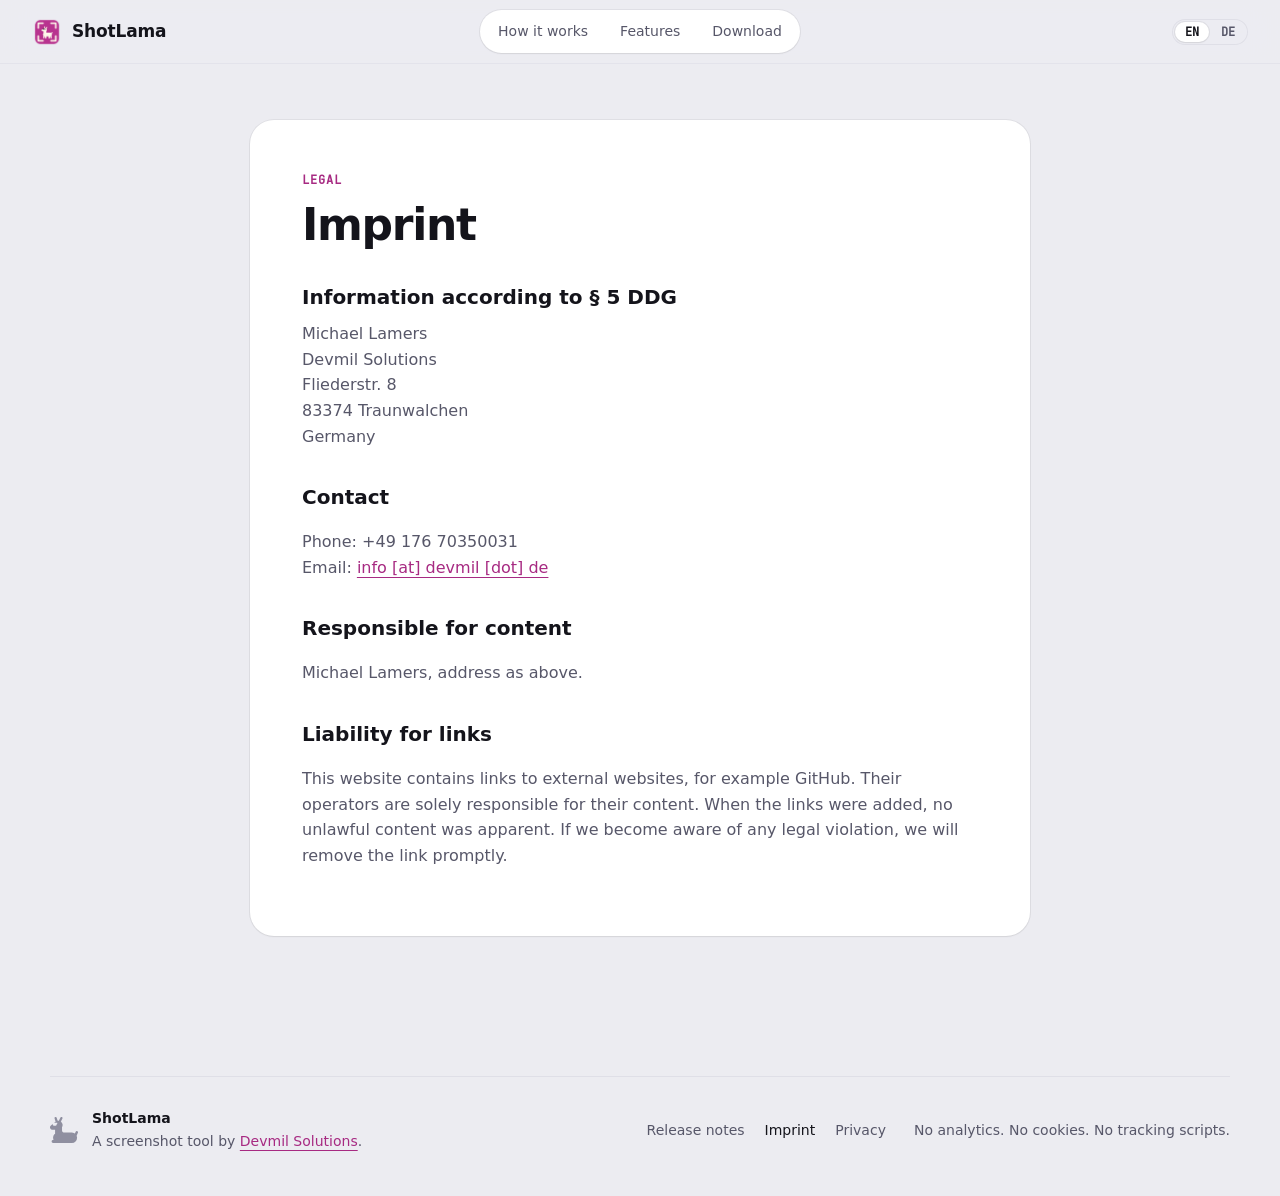
==== webfront/imprint.html @ a9557134 "Sync website from Forgejo Mirrored from 488c309d28b73e4e85cda2ac7880c870fe435e04." ====
<!doctype html>
<html lang="en" data-page-language="en">
<head>
  <meta charset="utf-8">
  <meta name="viewport" content="width=device-width, initial-scale=1">
  <title>Imprint · ShotLama</title>
  <meta name="description" content="Imprint of the ShotLama website: Devmil Solutions, Michael Lamers.">
  <link rel="canonical" href="https://devmil.de/shotlama/imprint.html">
  <link rel="alternate" hreflang="en" href="https://devmil.de/shotlama/imprint.html">
  <link rel="alternate" hreflang="de" href="https://devmil.de/shotlama/de/imprint.html">
  <meta name="theme-color" content="#ECECF1" media="(prefers-color-scheme: light)">
  <meta name="theme-color" content="#0F0F14" media="(prefers-color-scheme: dark)">
  <link rel="icon" href="assets/brand/icon-32.png" sizes="32x32">
  <link rel="stylesheet" href="style.css">
  <script src="language.js" defer></script>
</head>
<body>
  <a class="skip-link" href="#main">Skip to content</a>
  <header class="site-header">
    <a href="index.html" class="brand" aria-label="ShotLama home"><img src="assets/brand/icon-64.png" width="30" height="30" alt="">ShotLama</a>
    <nav class="nav" aria-label="Primary">
      <a href="index.html#flow">How it works</a>
      <a href="index.html#features">Features</a>
      <a href="index.html#download">Download</a>
    </nav>
    <div class="header-end">
      <nav class="lang-switch" aria-label="Language">
        <a href="imprint.html" data-language="en" lang="en" hreflang="en" aria-current="page">EN</a>
        <a href="de/imprint.html" data-language="de" lang="de" hreflang="de">DE</a>
      </nav>
    </div>
  </header>
  <main id="main" class="page">
    <article class="island legal">
      <p class="eyebrow">Legal</p>
      <h1>Imprint</h1>
      <h2>Information according to § 5 DDG</h2>
      <address>Michael Lamers<br>Devmil Solutions<br>Fliederstr. 8<br>83374 Traunwalchen<br>Germany</address>
      <h2>Contact</h2>
      <p>Phone: +49 176 70350031<br>Email: <span class="contact-email" data-user="info" data-domain="devmil" data-tld="de">info [at] devmil [dot] de</span></p>
      <h2>Responsible for content</h2>
      <p>Michael Lamers, address as above.</p>
      <h2>Liability for links</h2>
      <p>This website contains links to external websites, for example GitHub. Their operators are solely responsible for their content. When the links were added, no unlawful content was apparent. If we become aware of any legal violation, we will remove the link promptly.</p>
    </article>
  </main>
  <footer class="site-footer">
    <div class="footer-brand"><span class="signature" role="img" aria-label="The Lama signature"></span><div><strong>ShotLama</strong><p>A screenshot tool by <a href="https://devmil.de/">Devmil Solutions</a>.</p></div></div>
    <nav aria-label="Footer"><a href="releases.html">Release notes</a><a href="imprint.html" aria-current="page">Imprint</a><a href="privacy.html">Privacy</a></nav>
    <p>No analytics. No cookies. No tracking scripts.</p>
  </footer>
</body>
</html>
---- webfront/style.css ----
/* ShotLama website. Two materials, as in the app: veil (graphite glass,
   always dark) for everything that sits over a screen, and Meridian islands
   on a graphite ground for the rest. One magenta accent marks intent; the ivory
   crop corners come from the app icon. Colours are the ShotLama brand of
   meridian_ui and docs/design-system/tokens. The ivory Lama only sits on the
   brand ground (stage, privacy island, download island). */

@font-face {
  font-family: "JetBrains Mono";
  src: url("assets/fonts/JetBrainsMono-Regular.woff2") format("woff2");
  font-weight: 400; font-style: normal; font-display: swap;
}
@font-face {
  font-family: "Caveat";
  src: url("assets/fonts/Caveat-Latin.woff2") format("woff2");
  font-weight: 400 700; font-style: normal; font-display: swap;
}

:root {
  color-scheme: light dark;
  --ground: #ECECF1;
  --ground-hover: #E1E1E8;
  --pane: #FFFFFF;
  --pane-alt: #F7F7FA;
  --pane-hover: #F0F0F5;
  --raised: #FFFFFF;
  --canvas: #E2E2E9;
  --ink: #14141B;
  --ink-muted: #575769;
  --ink-faint: #8F8FA0;
  --line: #DFDFE7;
  --line-strong: #C9C9D4;
  --accent: #B8338F;
  --accent-hover: #A02B7C;
  --on-accent: #FFFFFF;
  --accent-soft: #FBE4F0;
  --accent-ink: #A72A82;
  --focus: #B8338F;
  --success: #1F7A45;
  --brand: #4D253F;
  --brand-deep: #180A13;
  --brand-ink: #F4F4F8;
  --brand-muted: #E3C3D6;
  --brand-accent: #E977BB;
  --brand-accent-ink: #EFA7D2;
  --brand-line: rgba(244, 244, 248, 0.14);
  --prop: #FFF8EB;
  --veil-fill: rgba(22, 22, 30, 0.84);
  --veil-fill-opaque: #1C1C24;
  --veil-edge: rgba(255, 255, 255, 0.12);
  --veil-edge-outer: rgba(0, 0, 0, 0.35);
  --veil-hover: rgba(255, 255, 255, 0.10);
  --veil-selected: rgba(255, 255, 255, 0.18);
  --veil-ink: #F4F4F8;
  --veil-ink-muted: rgba(244, 244, 248, 0.84);
  --veil-shadow: 0 0 0 1px rgba(0, 0, 0, 0.35), 0 18px 48px -12px rgba(0, 0, 0, 0.55);
  --shadow-pane: 0 0 0 1px rgba(20, 20, 27, 0.06), 0 1px 2px rgba(20, 20, 27, 0.05);
  --shadow-float: 0 0 0 1px rgba(20, 20, 27, 0.08), 0 20px 48px -16px rgba(20, 20, 27, 0.30);
  --radius-xs: 4px;
  --radius-sm: 6px;
  --radius-md: 9px;
  --radius-lg: 12px;
  --radius-xl: 18px;
  --radius-pill: 999px;
  --font-sans: -apple-system, BlinkMacSystemFont, "SF Pro Text", "Segoe UI Variable Text", "Segoe UI", Cantarell, "Noto Sans", system-ui, sans-serif;
  --font-display: -apple-system, BlinkMacSystemFont, "SF Pro Display", "Segoe UI Variable Display", "Segoe UI", Cantarell, "Noto Sans", system-ui, sans-serif;
  --font-mono: "JetBrains Mono", ui-monospace, "SF Mono", Menlo, Consolas, monospace;
  --max: 1180px;
  --gutter: 32px;
  --header: 64px;
  --ease: cubic-bezier(0.2, 0, 0, 1);
  --spring: cubic-bezier(0.34, 1.36, 0.64, 1);
}

@media (prefers-color-scheme: dark) {
  :root {
    --ground: #0F0F14;
    --ground-hover: #1A1A22;
    --pane: #17171E;
    --pane-alt: #131319;
    --pane-hover: #212129;
    --raised: #1F1F28;
    --canvas: #09090D;
    --ink: #EDEDF3;
    --ink-muted: #A3A3B4;
    --ink-faint: #666679;
    --line: #262630;
    --line-strong: #34343F;
    --accent: #E977BB;
    --accent-hover: #EC8BC5;
    --on-accent: #180A13;
    --accent-soft: #412235;
    --accent-ink: #EFA7D2;
    --focus: #EFA7D2;
    --success: #5CD08A;
    --brand: #562D47;
    --shadow-pane: 0 0 0 1px rgba(255, 255, 255, 0.05), 0 1px 2px rgba(0, 0, 0, 0.4);
    --shadow-float: 0 0 0 1px rgba(255, 255, 255, 0.07), 0 20px 48px -16px rgba(0, 0, 0, 0.75);
  }
}

* { box-sizing: border-box; }
[hidden] { display: none !important; }
html { scroll-behavior: smooth; scroll-padding-top: calc(var(--header) + 16px); }
body {
  margin: 0;
  background: var(--ground);
  color: var(--ink);
  font: 16px/1.6 var(--font-sans);
  -webkit-font-smoothing: antialiased;
  overflow-x: clip;
}
img { max-width: 100%; }
p { color: var(--ink-muted); }
a { color: var(--accent-ink); text-underline-offset: 4px; }
a:hover { text-decoration-thickness: 2px; }
button { font: inherit; color: inherit; }
h1, h2, h3 { font-family: var(--font-display); color: var(--ink); }
a:focus-visible, button:focus-visible, summary:focus-visible, input:focus-visible, [tabindex]:focus-visible {
  outline: 2px solid var(--focus);
  outline-offset: 2px;
}
code, .mono, pre, kbd { font-family: var(--font-mono); font-variant-numeric: tabular-nums; font-variant-ligatures: none; }
.visually-hidden {
  position: absolute !important; width: 1px; height: 1px; overflow: hidden;
  clip: rect(0 0 0 0); clip-path: inset(50%); white-space: nowrap;
}
.skip-link {
  position: absolute; left: 16px; top: -48px; z-index: 100;
  padding: 8px 14px; border-radius: var(--radius-md);
  background: var(--accent); color: var(--on-accent); text-decoration: none;
}
.skip-link:focus { top: 12px; }

/* Icons are Lucide SVGs painted as masks, so they take currentColor. */
.icon {
  display: inline-block; flex: none; width: 1.15em; height: 1.15em;
  background: currentColor;
  -webkit-mask: var(--icon) center / contain no-repeat;
  mask: var(--icon) center / contain no-repeat;
}

.wrap { width: min(100% - 2 * var(--gutter), var(--max)); margin-inline: auto; }
.eyebrow {
  margin: 0 0 12px; color: var(--accent-ink);
  font: 600 12px/1.4 var(--font-mono); letter-spacing: 0.08em; text-transform: uppercase;
}

/* Buttons */
.button {
  display: inline-flex; align-items: center; justify-content: center; gap: 9px;
  min-height: 44px; padding: 0 20px; border: 0; border-radius: var(--radius-pill);
  font-weight: 600; font-size: 15px; text-decoration: none; cursor: pointer;
  transition: background-color 160ms var(--ease), transform 160ms var(--ease), box-shadow 160ms var(--ease);
}
.button:active { transform: translateY(1px) scale(0.99); }
.button.primary { background: var(--brand-accent); color: var(--brand-deep); box-shadow: 0 10px 30px -10px rgba(233, 119, 187, 0.7); }
.button.primary:hover { background: #EC8BC5; }
.button.ghost { color: var(--brand-ink); box-shadow: inset 0 0 0 1px var(--brand-line); }
.button.ghost:hover { background: rgba(255, 255, 255, 0.07); }
.button.veil {
  background: var(--veil-fill); color: var(--veil-ink);
  box-shadow: inset 0 0 0 1px var(--veil-edge), 0 0 0 1px var(--veil-edge-outer);
  -webkit-backdrop-filter: blur(14px) saturate(1.4); backdrop-filter: blur(14px) saturate(1.4);
}
.button.veil:hover { background: rgba(40, 40, 52, 0.9); }
.button.small { min-height: 34px; padding: 0 14px; font-size: 13px; gap: 7px; }

/* Header */
.site-header {
  position: sticky; top: 0; z-index: 40;
  display: grid; grid-template-columns: 1fr auto 1fr; align-items: center; gap: 16px;
  height: var(--header); padding: 0 max(var(--gutter), calc((100% - 1320px) / 2));
  background: color-mix(in srgb, var(--ground) 78%, transparent);
  -webkit-backdrop-filter: blur(18px) saturate(1.5); backdrop-filter: blur(18px) saturate(1.5);
  border-bottom: 1px solid color-mix(in srgb, var(--line) 70%, transparent);
}
.brand { display: inline-flex; align-items: center; gap: 10px; color: var(--ink); font-weight: 700; font-size: 17px; text-decoration: none; letter-spacing: -0.01em; }
.brand img { border-radius: 8px; }
.nav { display: flex; gap: 4px; padding: 4px; border-radius: var(--radius-pill); background: var(--pane); box-shadow: var(--shadow-pane); }
.nav a { padding: 6px 14px; border-radius: var(--radius-pill); color: var(--ink-muted); font-size: 14px; font-weight: 500; text-decoration: none; }
.nav a:hover { color: var(--ink); background: var(--pane-hover); }
.header-end { grid-column: -2; justify-self: end; display: flex; align-items: center; gap: 10px; min-width: 0; }
.header-release {
  display: inline-flex; align-items: center; gap: 8px;
  padding: 6px 12px; border-radius: var(--radius-pill);
  color: var(--ink-muted); font: 500 12.5px/1 var(--font-mono); text-decoration: none;
  box-shadow: inset 0 0 0 1px var(--line);
}
/* The language switch: buttons on pages that translate in place, links
   to the counterpart on the legal pages. Buttons need JavaScript. */
.lang-switch { display: inline-flex; flex: none; gap: 2px; padding: 3px; border-radius: var(--radius-pill); box-shadow: inset 0 0 0 1px var(--line); }
html:not(.js) .lang-switch:has(button) { display: none; }
.lang-switch a, .lang-switch button {
  min-width: 34px; padding: 4px 8px; border: 0; border-radius: var(--radius-pill);
  background: none; color: var(--ink-muted); font: 600 12px/1 var(--font-mono); letter-spacing: 0.04em;
  text-align: center; text-decoration: none; cursor: pointer;
}
.lang-switch a:hover, .lang-switch button:hover { color: var(--ink); background: var(--pane-hover); }
.lang-switch [aria-pressed="true"], .lang-switch [aria-current] { color: var(--ink); background: var(--pane); box-shadow: var(--shadow-pane); }
.pulse { width: 7px; height: 7px; border-radius: 50%; background: var(--accent); box-shadow: 0 0 0 0 rgba(184, 51, 143, 0.5); animation: pulse 2.4s var(--ease) infinite; }
@keyframes pulse { 70% { box-shadow: 0 0 0 7px rgba(184, 51, 143, 0); } 100% { box-shadow: 0 0 0 0 rgba(184, 51, 143, 0); } }

/* Hero stage: the brand ground, lit like the feature graphic. */
.hero { padding: 20px max(16px, calc((100% - 1320px) / 2)) 0; }
.stage {
  position: relative; overflow: hidden; isolation: isolate;
  min-height: min(720px, calc(100svh - var(--header) - 40px));
  border-radius: 28px;
  background: var(--brand-deep);
  color: var(--brand-ink);
  touch-action: pan-y;
  box-shadow: 0 30px 80px -40px rgba(24, 10, 19, 0.8);
}
.stage.is-capturing { cursor: crosshair; user-select: none; -webkit-user-select: none; }
.stage-content {
  position: absolute; inset: 0;
  display: grid; grid-template-columns: minmax(0, 1.05fr) minmax(0, 1fr); align-items: center; gap: 24px;
  padding: 72px clamp(28px, 6vw, 88px) 104px;
  background:
    radial-gradient(ellipse 60% 70% at 72% 42%, rgba(233, 119, 187, 0.42), transparent 70%),
    radial-gradient(ellipse 45% 50% at 96% 108%, rgba(255, 248, 235, 0.20), transparent 70%),
    radial-gradient(ellipse 50% 60% at 0% 0%, rgba(184, 51, 143, 0.30), transparent 70%),
    linear-gradient(135deg, #5E2A4E 0%, var(--brand) 45%, var(--brand-deep) 100%);
}
.sky { position: absolute; inset: 0; pointer-events: none; }
.sky::before {
  content: ""; position: absolute; inset: 0;
  background-image: linear-gradient(rgba(239, 167, 210, 0.05) 1px, transparent 1px), linear-gradient(90deg, rgba(239, 167, 210, 0.05) 1px, transparent 1px);
  background-size: 48px 48px;
  -webkit-mask: radial-gradient(ellipse at 70% 45%, #000 20%, transparent 75%);
  mask: radial-gradient(ellipse at 70% 45%, #000 20%, transparent 75%);
}
.stars { position: absolute; inset: 0; width: 100%; height: 100%; }
.hero-copy { position: relative; max-width: 560px; }
.hero-copy .eyebrow { color: var(--brand-accent-ink); }
.hero h1 {
  margin: 0 0 22px; color: var(--brand-ink);
  font-size: clamp(40px, 5vw, 70px); line-height: 1.02; letter-spacing: -0.035em; font-weight: 700;
}
.hero h1 .accent {
  background: linear-gradient(100deg, var(--brand-accent-ink) 10%, var(--prop) 95%);
  -webkit-background-clip: text; background-clip: text; color: transparent;
}
.intro { max-width: 500px; margin: 0 0 30px; color: var(--brand-muted); font-size: clamp(16px, 1.4vw, 18.5px); line-height: 1.6; }
.actions { display: flex; flex-wrap: wrap; gap: 12px; margin-bottom: 28px; }
.hero-facts { display: flex; flex-wrap: wrap; gap: 8px; margin: 0; padding: 0; list-style: none; }
.hero-facts li {
  display: inline-flex; align-items: center; gap: 8px;
  padding: 5px 12px; border-radius: var(--radius-pill);
  color: var(--brand-muted); font-size: 13px; box-shadow: inset 0 0 0 1px var(--brand-line);
}
.hero-facts .dot { width: 7px; height: 7px; border-radius: 50%; background: var(--prop); }

.hero-scene { position: relative; display: grid; place-items: center; height: 100%; min-height: 380px; }
.glow {
  position: absolute; width: 70%; aspect-ratio: 1; border-radius: 50%;
  background: radial-gradient(circle, rgba(233, 119, 187, 0.35), transparent 65%);
  filter: blur(10px);
}
.crop-frame { position: relative; width: clamp(240px, 27vw, 360px); aspect-ratio: 1; }
.corners { position: absolute; inset: 0; width: 100%; height: 100%; overflow: visible; }
.corner {
  fill: none; stroke: var(--prop); stroke-width: 3.4; stroke-linecap: round; stroke-linejoin: round;
  transition: opacity 260ms var(--ease), transform 420ms var(--spring);
}
.stage.is-capturing > .stage-content .corner { opacity: 0; }
.stage.is-capturing > .stage-content .corner.tl { transform: translate(-4px, -4px); }
.stage.is-capturing > .stage-content .corner.tr { transform: translate(4px, -4px); }
.stage.is-capturing > .stage-content .corner.bl { transform: translate(-4px, 4px); }
.stage.is-capturing > .stage-content .corner.br { transform: translate(4px, 4px); }
.crop-frame::after {
  content: ""; position: absolute; left: 22%; right: 22%; bottom: 14%; height: 7%;
  border-radius: 50%; background: radial-gradient(ellipse, rgba(0, 0, 0, 0.45), transparent 70%);
}
.hero-lama { position: absolute; inset: 13%; z-index: 1; transform-origin: 55% 92%; }
.hero-lama .pose { position: absolute; inset: 0; width: 100%; height: 100%; user-select: none; -webkit-user-drag: none; transition: opacity 320ms var(--ease); }
.hero-lama .hello, .hero-lama.is-hello .proud { opacity: 0; }
.hero-lama.is-hello .hello { opacity: 1; }
.hero-lama.is-hopping { animation: lama-hop 560ms var(--ease); }
@keyframes lama-hop {
  0%, 100% { transform: none; }
  20% { transform: scale(1.03, 0.96); }
  50% { transform: translateY(-9%) scale(0.98, 1.03); }
  80% { transform: scale(1.02, 0.98); }
}

/* Capture overlay (veil and capture tokens). */
.capture-layer { position: absolute; inset: 0; z-index: 5; pointer-events: none; opacity: 0; transition: opacity 180ms var(--ease); }
.stage.is-capturing .capture-layer { opacity: 1; }
.dim { position: absolute; inset: 0; background: rgba(0, 0, 0, 0.18); transition: opacity 160ms var(--ease); }
.has-selection .dim { opacity: 0; }
.selection {
  position: absolute; display: none;
  outline: 1px solid #FFFFFF; box-shadow: 0 0 0 2px rgba(0, 0, 0, 0.45), 0 0 0 9999px rgba(0, 0, 0, 0.42);
}
.has-selection .selection { display: block; }
.selection .h {
  position: absolute; width: 9px; height: 9px; margin: -4.5px 0 0 -4.5px; border-radius: 50%;
  background: #FFFFFF; box-shadow: 0 0 0 1px rgba(0, 0, 0, 0.25), 0 1px 3px rgba(0, 0, 0, 0.4);
}
.h.n { left: 50%; top: 0; } .h.ne { left: 100%; top: 0; } .h.e { left: 100%; top: 50%; } .h.se { left: 100%; top: 100%; }
.h.s { left: 50%; top: 100%; } .h.sw { left: 0; top: 100%; } .h.w { left: 0; top: 50%; } .h.nw { left: 0; top: 0; }
.dimensions, .loupe .coords, .capture-bar, .qa-frame, .pin, .toast {
  background: var(--veil-fill); color: var(--veil-ink);
  -webkit-backdrop-filter: blur(14px) saturate(1.4); backdrop-filter: blur(14px) saturate(1.4);
  box-shadow: inset 0 0 0 1px var(--veil-edge), var(--veil-shadow);
}
.dimensions {
  position: absolute; right: 0; top: calc(100% + 10px);
  padding: 4px 10px; border-radius: var(--radius-pill); font-size: 12px; white-space: nowrap;
}
.crosshair {
  position: absolute; left: 0; top: 0; width: 26px; height: 26px; margin: -13px 0 0 -13px; display: none;
  background:
    linear-gradient(#FFFFFF, #FFFFFF) center / 2px 100% no-repeat,
    linear-gradient(#FFFFFF, #FFFFFF) center / 100% 2px no-repeat;
  filter: drop-shadow(0 0 1px rgba(0, 0, 0, 0.9));
}
.is-auto .crosshair { display: block; }
.loupe { position: absolute; left: 0; top: 0; display: none; width: 132px; }
.stage.show-loupe .loupe { display: block; }
.lens {
  position: relative; width: 132px; height: 132px; overflow: hidden; border-radius: var(--radius-lg);
  background: var(--brand-deep);
  box-shadow: inset 0 0 0 1px var(--veil-edge), var(--veil-shadow);
}
.lens .snapshot { position: absolute; left: 0; top: 0; transform-origin: 0 0; }
.lens::after {
  content: ""; position: absolute; inset: 0; border-radius: inherit;
  background:
    linear-gradient(#EFA7D2, #EFA7D2) 62px 62px / 8px 1.5px no-repeat,
    linear-gradient(#EFA7D2, #EFA7D2) 62px 68.5px / 8px 1.5px no-repeat,
    linear-gradient(#EFA7D2, #EFA7D2) 62px 62px / 1.5px 8px no-repeat,
    linear-gradient(#EFA7D2, #EFA7D2) 68.5px 62px / 1.5px 8px no-repeat,
    repeating-linear-gradient(90deg, rgba(255, 255, 255, 0.10) 0 1px, transparent 1px 8px) 2px 0,
    repeating-linear-gradient(rgba(255, 255, 255, 0.10) 0 1px, transparent 1px 8px) 0 2px;
  box-shadow: inset 0 0 0 1px var(--veil-edge);
}
.loupe .coords { display: block; width: max-content; white-space: pre; margin: 8px auto 0; padding: 3px 9px; border-radius: var(--radius-pill); font-size: 11px; }
.capture-bar {
  position: absolute; left: 0; top: 0; display: none;
  align-items: center; gap: 2px; height: 44px; padding: 6px; border-radius: var(--radius-xl);
  font-size: 12.5px; font-weight: 500; white-space: nowrap;
}
.has-selection .capture-bar { display: flex; }
.capture-bar .seg { display: inline-flex; align-items: center; gap: 6px; height: 32px; padding: 0 10px; border-radius: 12px; color: var(--veil-ink-muted); }
.capture-bar .seg.primary { background: #E977BB; color: #180A13; font-weight: 600; }
.capture-bar .icon { width: 15px; height: 15px; }
.capture-bar .rule { width: 1px; height: 18px; margin: 0 4px; background: var(--veil-edge); }
.capture-bar kbd { padding: 1px 5px; border-radius: 5px; font-size: 11px; background: rgba(24, 10, 19, 0.14); }
.flash { position: absolute; inset: 0; background: #FFFFFF; opacity: 0; }
.flash.go { animation: flash 240ms var(--ease); }
@keyframes flash { 0% { opacity: 0.55; } 100% { opacity: 0; } }

/* A snapshot is a clone of the stage content, scaled to show one region. */
.snapshot, .snapshot * { animation: none !important; transition: none !important; }
.snapshot { pointer-events: none; transform-origin: 0 0; }
.flight {
  position: absolute; z-index: 8; overflow: hidden; pointer-events: none;
  transform-origin: 0 0; border-radius: 0;
}

/* Quick Access stack, anchored to the stage's bottom-right corner. */
.qa-stack {
  position: absolute; right: 20px; bottom: 20px; z-index: 7;
  display: flex; flex-direction: column-reverse; gap: 12px; width: 212px;
}
.qa-card { position: relative; outline: none; transition: transform 360ms var(--spring), opacity 260ms var(--ease); }
.qa-card.is-entering { opacity: 0; }
.qa-card.is-leaving { opacity: 0; transform: translateX(calc(100% + 28px)); transition-timing-function: var(--ease); }
.qa-frame { position: relative; padding: 6px; border-radius: var(--radius-xl); }
.qa-card:focus-visible .qa-frame { box-shadow: 0 0 0 2px #EFA7D2, var(--veil-shadow); }
.qa-thumb { position: relative; overflow: hidden; border-radius: var(--radius-md); background: var(--veil-fill-opaque); }
.qa-thumb::after { content: ""; position: absolute; inset: 0; border-radius: inherit; box-shadow: inset 0 0 0 1px var(--veil-edge); pointer-events: none; }
.qa-thumb .snapshot { position: absolute; left: 0; top: 0; transform-origin: 0 0; }
.qa-scrim { position: absolute; inset: 6px; border-radius: var(--radius-md); background: rgba(0, 0, 0, 0.4); opacity: 0; transition: opacity 160ms var(--ease); }
.qa-actions { position: absolute; inset: 6px; display: grid; place-content: center; gap: 8px; opacity: 0; transform: translateY(6px); transition: opacity 160ms var(--ease), transform 220ms var(--spring); }
.qa-card:hover .qa-scrim, .qa-card:focus-within .qa-scrim, .qa-card.is-busy .qa-scrim { opacity: 1; }
.qa-card:hover .qa-actions, .qa-card:focus-within .qa-actions, .qa-card.is-busy .qa-actions { opacity: 1; transform: none; }
.qa-pill {
  min-width: 92px; height: 32px; padding: 0 16px; border: 0; border-radius: var(--radius-pill); cursor: pointer;
  background: var(--veil-fill); color: var(--veil-ink); font-size: 13px; font-weight: 600;
  display: inline-flex; align-items: center; justify-content: center; gap: 6px;
  box-shadow: inset 0 0 0 1px var(--veil-edge), 0 4px 12px rgba(0, 0, 0, 0.3);
  -webkit-backdrop-filter: blur(10px); backdrop-filter: blur(10px);
}
.qa-pill:hover, .qa-pill.done { background: #E977BB; color: #180A13; }
.qa-corner {
  position: absolute; display: grid; place-items: center; width: 26px; height: 26px; padding: 0; border: 0; border-radius: 50%;
  background: var(--veil-fill-opaque); color: var(--veil-ink); cursor: pointer; opacity: 0;
  box-shadow: inset 0 0 0 1px var(--veil-edge), 0 2px 8px rgba(0, 0, 0, 0.4);
  transition: opacity 160ms var(--ease), transform 160ms var(--ease);
}
.qa-corner .icon { width: 14px; height: 14px; }
.qa-corner.tl { left: -6px; top: -6px; } .qa-corner.tr { right: -6px; top: -6px; } .qa-corner.bl { left: -6px; bottom: -6px; }
.qa-card:hover .qa-corner, .qa-card:focus-within .qa-corner { opacity: 1; }
.qa-corner:hover { transform: scale(1.08); background: #2A2A36; }
.qa-meta { margin: 6px 4px 0; color: var(--veil-ink-muted); font-size: 11px; text-align: right; text-shadow: 0 1px 2px rgba(0, 0, 0, 0.6); opacity: 0; transition: opacity 160ms var(--ease); }
.qa-card:hover .qa-meta, .qa-card:focus-within .qa-meta { opacity: 1; }
.qa-card.shake { animation: shake 360ms var(--ease); }
@keyframes shake { 25% { transform: translateX(-5px); } 50% { transform: translateX(5px); } 75% { transform: translateX(-3px); } }

/* Pins float above the stage at the capture's rect and can be dragged. */
.pin {
  position: absolute; z-index: 6; padding: 0; overflow: hidden; border-radius: 10px; cursor: grab; touch-action: none;
  transition: box-shadow 200ms var(--ease);
}
.pin:active { cursor: grabbing; }
.pin .snapshot { position: absolute; left: 0; top: 0; transform-origin: 0 0; }
.pin-close {
  position: absolute; right: 6px; top: 6px; z-index: 1; display: grid; place-items: center; width: 24px; height: 24px; padding: 0; border: 0; border-radius: 50%;
  background: var(--veil-fill); color: var(--veil-ink); cursor: pointer; opacity: 0; transition: opacity 160ms var(--ease);
}
.pin-close .icon { width: 13px; height: 13px; }
.pin:hover .pin-close, .pin:focus-within .pin-close { opacity: 1; }
.pin { box-shadow: inset 0 0 0 1px var(--veil-edge), 0 0 0 1px rgba(0, 0, 0, 0.4), 0 24px 60px -12px rgba(0, 0, 0, 0.7); }

.stage-hint {
  position: absolute; left: clamp(28px, 6vw, 88px); bottom: 26px; z-index: 6;
  display: flex; align-items: center; gap: 12px; color: var(--brand-muted); font-size: 13px;
  transition: opacity 200ms var(--ease);
}
.stage.is-capturing .stage-hint { opacity: 0; }
@media (hover: none), (pointer: coarse) { .hint-pointer { display: none; } }

/* Sections */
.section { padding: 128px 0 0; }
.section-heading { max-width: 720px; margin-bottom: 52px; }
.section-heading h2, .privacy h2, .download-stage h2 {
  margin: 0 0 16px; font-size: clamp(32px, 4.2vw, 52px); line-height: 1.06; letter-spacing: -0.03em; font-weight: 700;
}
.section-heading > p:last-child { margin: 0; font-size: 18px; }

/* The flow: three cards with small veil scenes on wallpaper gradients. */
.flow { display: grid; grid-template-columns: repeat(3, minmax(0, 1fr)); gap: 20px; margin: 0; padding: 0; list-style: none; }
.step { padding: 12px 12px 26px; border-radius: 22px; background: var(--pane); box-shadow: var(--shadow-pane); }
.step h3 { margin: 4px 16px 8px; font-size: 21px; letter-spacing: -0.015em; }
.step p { margin: 0 16px; font-size: 15px; }
.step .step-number { margin: 22px 16px 0; color: var(--accent-ink); font-size: 12px; letter-spacing: 0.08em; }
.art { position: relative; height: 230px; overflow: hidden; border-radius: 14px; }
.art-capture { background: linear-gradient(150deg, #1E1B4B, #6D28D9 55%, #DB2777); }
.art-card { background: linear-gradient(135deg, #0EA5E9, #22D3EE 55%, #A7F3D0); }
.art-annotate { background: linear-gradient(135deg, #FDBA74, #FB7185 55%, #A78BFA); }
.mini-window {
  position: absolute; left: 13%; top: 16%; width: 74%; height: 66%; border-radius: 9px; background: #FFFFFF;
  box-shadow: 0 16px 40px -14px rgba(0, 0, 0, 0.5);
}
.mini-window i { position: absolute; top: 8px; width: 7px; height: 7px; border-radius: 50%; background: #FF5F57; }
.mini-window i:nth-child(1) { left: 9px; } .mini-window i:nth-child(2) { left: 20px; background: #FEBC2E; } .mini-window i:nth-child(3) { left: 31px; background: #28C840; }
.mini-window b { position: absolute; bottom: 14%; width: 9%; border-radius: 3px 3px 0 0; background: linear-gradient(#3B82F6, #93C5FD); }
.mini-window b:nth-of-type(1) { left: 14%; height: 30%; } .mini-window b:nth-of-type(2) { left: 30%; height: 46%; }
.mini-window b:nth-of-type(3) { left: 46%; height: 38%; } .mini-window b:nth-of-type(4) { left: 62%; height: 58%; } .mini-window b:nth-of-type(5) { left: 78%; height: 50%; }
.mini-sel {
  position: absolute; left: 24%; top: 30%; width: 50%; height: 44%;
  outline: 1px solid #FFFFFF; box-shadow: 0 0 0 2px rgba(0, 0, 0, 0.35), 0 0 0 999px rgba(0, 0, 0, 0.42);
}
.mini-sel span {
  position: absolute; right: 0; top: calc(100% + 8px); padding: 2px 8px; border-radius: var(--radius-pill);
  background: var(--veil-fill); color: var(--veil-ink); font-size: 10.5px; white-space: nowrap;
}
.mini-loupe {
  position: absolute; left: 70%; top: 10%; width: 54px; height: 54px; border-radius: 10px;
  background:
    repeating-linear-gradient(90deg, rgba(255, 255, 255, 0.14) 0 1px, transparent 1px 6px),
    repeating-linear-gradient(rgba(255, 255, 255, 0.14) 0 1px, transparent 1px 6px),
    linear-gradient(135deg, #93C5FD 45%, #FFFFFF 45%);
  box-shadow: inset 0 0 0 1px rgba(255, 255, 255, 0.2), 0 8px 24px rgba(0, 0, 0, 0.5);
}
.step.in .mini-sel { animation: draw-sel 1300ms var(--ease) 300ms both; }
@keyframes draw-sel { from { width: 0; height: 0; } }
.mini-card {
  position: absolute; right: 9%; bottom: 13%; width: 46%; height: 52%; padding: 5px; border-radius: 14px;
  background: var(--veil-fill); box-shadow: inset 0 0 0 1px var(--veil-edge), var(--veil-shadow);
  display: flex; flex-direction: column; justify-content: center; align-items: center; gap: 6px;
}
.mini-card::before { content: ""; position: absolute; inset: 5px; border-radius: 10px; background: linear-gradient(160deg, #F8FAFC, #C7D2FE); }
.mini-card::after { content: ""; position: absolute; inset: 5px; border-radius: 10px; background: rgba(0, 0, 0, 0.38); }
.mini-card .pill { position: relative; z-index: 1; width: 64%; padding: 3px 0; border-radius: 99px; background: rgba(244, 244, 248, 0.95); color: #14141B; font-size: 10.5px; font-weight: 600; text-align: center; }
.mini-card.back { right: 12%; bottom: calc(13% + 58%); height: 22%; opacity: 0.85; }
.mini-card.back::after, .mini-card.back .pill { display: none; }
.mini-toast {
  position: absolute; left: 50%; bottom: 10%; display: inline-flex; align-items: center; gap: 6px; transform: translateX(-90%);
  padding: 5px 12px; border-radius: 99px; background: var(--veil-fill); color: var(--veil-ink); font-size: 11.5px; font-weight: 600;
  box-shadow: inset 0 0 0 1px var(--veil-edge), var(--veil-shadow);
}
.step.in .mini-card:not(.back) { animation: card-in 700ms var(--spring) 400ms both; }
.step.in .mini-toast { animation: toast-in 600ms var(--spring) 1300ms both; }
@keyframes card-in { from { transform: translateX(130%); } }
@keyframes toast-in { from { opacity: 0; transform: translate(-90%, 12px); } }
.mini-doc {
  position: absolute; left: 12%; top: 14%; width: 76%; height: 72%; border-radius: 9px; background: #FFFFFF;
  box-shadow: 0 18px 40px -12px rgba(76, 29, 149, 0.55);
}
.mini-doc b { position: absolute; left: 10%; height: 7%; border-radius: 4px; background: #E4E4EC; }
.mini-doc b:nth-child(1) { top: 14%; width: 40%; background: #C7C7D6; } .mini-doc b:nth-child(2) { top: 32%; width: 76%; }
.mini-doc b:nth-child(3) { top: 46%; width: 62%; } .mini-doc b:nth-child(4) { top: 72%; width: 26%; background: #3B82F6; }
.art-annotate svg { position: absolute; inset: 0; width: 100%; height: 100%; }
.mini-arrow { fill: none; stroke: #FF3B30; stroke-width: 3.5; stroke-linecap: round; stroke-dasharray: 90; stroke-dashoffset: 0; }
.mini-head { fill: #FF3B30; }
.mini-count { fill: #FF3B30; }
.art-annotate text { fill: #FFFFFF; font: 700 10px var(--font-sans); }
.art-annotate svg > * { filter: drop-shadow(0 1px 1.5px rgba(0, 0, 0, 0.3)); }
.step.in .mini-arrow { animation: draw 900ms var(--ease) 500ms both; }
.step.in .mini-head { animation: fade 200ms var(--ease) 1300ms both; }
.step.in .mini-count, .step.in .art-annotate text { animation: pop 420ms var(--spring) 1500ms both; transform-box: fill-box; transform-origin: center; }
@keyframes draw { from { stroke-dashoffset: 90; } }
@keyframes fade { from { opacity: 0; } }
@keyframes pop { from { opacity: 0; transform: scale(0.3); } }

/* Annotate: a model of the editor window. */
.editor {
  overflow: hidden; border-radius: 16px; background: var(--pane);
  box-shadow: var(--shadow-float);
}
.editor-bar {
  display: grid; grid-template-columns: 1fr auto 1fr; align-items: center; gap: 12px;
  height: 52px; padding: 0 14px; border-bottom: 1px solid var(--line); background: var(--pane-alt);
}
.lights { display: flex; align-items: center; gap: 8px; color: var(--ink-faint); }
.lights .icon { width: 17px; height: 17px; margin-left: 10px; }
.lights .icon + .icon { margin-left: 4px; }
.lights i { flex: none; width: 12px; height: 12px; border-radius: 50%; background: #FF5F57; }
.lights i:nth-child(2) { background: #FEBC2E; } .lights i:nth-child(3) { background: #28C840; }
.dock { display: flex; gap: 2px; padding: 3px; border-radius: 12px; background: var(--pane); box-shadow: var(--shadow-pane); }
.dock button {
  display: grid; place-items: center; width: 36px; height: 32px; padding: 0; border: 0; border-radius: 9px;
  background: transparent; color: var(--ink-muted); cursor: pointer; transition: background-color 140ms var(--ease), color 140ms var(--ease);
}
.dock button:hover { background: var(--pane-hover); color: var(--ink); }
.dock button[aria-pressed="true"] { background: var(--accent-soft); color: var(--accent-ink); }
.editor-actions { justify-self: end; display: flex; gap: 8px; }
.fake-button { padding: 5px 14px; border-radius: 8px; font-size: 13px; font-weight: 600; color: var(--ink); box-shadow: inset 0 0 0 1px var(--line-strong); }
.fake-button.primary { background: var(--accent); color: var(--on-accent); box-shadow: none; }
.editor-body { display: grid; grid-template-columns: minmax(0, 1fr) 260px; }
.canvas {
  position: relative; display: grid; place-items: center; height: clamp(320px, 46vw, 560px); padding: 28px;
  background:
    radial-gradient(circle at 1px 1px, color-mix(in srgb, var(--ink) 9%, transparent) 1px, transparent 0) 0 0 / 16px 16px,
    var(--canvas);
}
.backdrop {
  position: relative; display: grid; place-items: center;
  transition: background 420ms var(--ease), padding 320ms var(--ease);
  box-shadow: 0 1px 2px rgba(0, 0, 0, 0.08);
}
.backdrop[data-bg="none"] { background: transparent; box-shadow: none; }
.backdrop[data-bg="veil"] { background: linear-gradient(135deg, #6A5CFF, #C04FD8 55%, #FF8A6B); }
.backdrop[data-bg="dusk"] { background: linear-gradient(150deg, #1E1B4B, #6D28D9 55%, #DB2777); }
.backdrop[data-bg="lagoon"] { background: linear-gradient(135deg, #0EA5E9, #22D3EE 55%, #A7F3D0); }
.backdrop[data-bg="ember"] { background: linear-gradient(135deg, #F97316, #EF4444 55%, #BE185D); }
.backdrop[data-bg="peach"] { background: linear-gradient(135deg, #FDE68A, #FCA5A5 55%, #F9A8D4); }
.backdrop[data-bg="meadow"] { background: linear-gradient(135deg, #84CC16, #22C55E 55%, #0D9488); }
.backdrop[data-bg="midnight"] { background: linear-gradient(160deg, #0F172A, #1E3A8A); }
.backdrop[data-bg="graphite"] { background: linear-gradient(160deg, #3F3F46, #18181B); }
.backdrop[data-bg="match"] {
  background:
    radial-gradient(ellipse at 18% 22%, #3B82F6 0, transparent 55%),
    radial-gradient(ellipse at 85% 30%, #93C5FD 0, transparent 55%),
    radial-gradient(ellipse at 50% 95%, #E8E7FF 0, transparent 60%),
    #A5B4FC;
}
.capture { position: relative; width: 100%; overflow: hidden; background: #FFFFFF; transition: border-radius 240ms var(--ease), box-shadow 320ms var(--ease); }
.doc { display: block; width: 100%; height: auto; }
.doc text { font-family: var(--font-sans); font-size: 11px; }
.doc .t-faint { fill: #6B6B7B; font-weight: 500; }
.doc .t-muted { fill: #575769; }
.doc .t-strong { font-weight: 600; }
.doc .t-title { fill: #14141B; font-size: 17px; font-weight: 700; letter-spacing: -0.01em; }
.doc .t-label { fill: #8F8FA0; font-size: 9.5px; font-weight: 600; letter-spacing: 0.02em; }
.doc .t-value { fill: #14141B; font-size: 18px; font-weight: 700; }
.doc .stats rect { fill: #FFFFFF; stroke: #E4E4EC; }
.doc .layer { transition: opacity 260ms var(--ease); }
.doc .layer.off { opacity: 0; }
.doc { --ann: #FF3B30; }
.doc .ann-fill { fill: var(--ann); transition: fill 200ms var(--ease); }
.doc .ann-stroke { fill: none; stroke: var(--ann); stroke-width: 3.5; transition: stroke 200ms var(--ease); }
.doc .ann-text { fill: var(--ann); }
.doc .hand { font-family: "Caveat", "Segoe Print", "Bradley Hand", cursive; font-size: 24px; font-weight: 600; }
.doc .arrow, .doc .counter, .doc .shape { filter: drop-shadow(0 1px 1px rgba(0, 0, 0, 0.3)) drop-shadow(0 3px 6px rgba(0, 0, 0, 0.18)); }
.doc .count text { fill: #FFFFFF; font-size: 13px; font-weight: 700; }
.doc .highlight { fill: #FFCC00; opacity: 0.38; mix-blend-mode: multiply; }
.doc .highlight.off { opacity: 0; }
.doc .spotlight { fill: rgba(0, 0, 0, 0.55); }
.doc .secret { transition: opacity 200ms var(--ease); }
.doc.concealed .secret { opacity: 0; }
.editor.in .doc .arrow:not(.off) .ann-fill:first-child { animation: fade 500ms var(--ease) 500ms both; }
.editor.in .doc .arrow:not(.off) text { animation: fade 500ms var(--ease) 900ms both; }
.editor.in .doc .count { animation: pop 460ms var(--spring) both; transform-box: fill-box; transform-origin: center; }
.editor.in .doc .count:nth-child(1) { animation-delay: 300ms; } .editor.in .doc .count:nth-child(2) { animation-delay: 700ms; }
.editor.in .doc .shape:not(.off) { animation: fade 500ms var(--ease) 200ms both; }
.inspector { display: flex; flex-direction: column; gap: 22px; padding: 22px 20px; border-left: 1px solid var(--line); background: var(--pane); }
.inspector h3 { margin: 0; font-size: 14px; }
.swatches { display: grid; grid-template-columns: repeat(5, 1fr); gap: 8px; }
.swatches button {
  aspect-ratio: 1; padding: 0; border: 0; border-radius: 9px; cursor: pointer;
  box-shadow: inset 0 0 0 1px rgba(0, 0, 0, 0.08); transition: transform 140ms var(--ease), box-shadow 140ms var(--ease);
}
.swatches button:hover { transform: scale(1.06); }
.swatches button[aria-checked="true"] { box-shadow: 0 0 0 2px var(--pane), 0 0 0 4px var(--accent); }
.swatches [data-bg="none"] { background: linear-gradient(135deg, transparent 46%, #FF3B30 46% 54%, transparent 54%), var(--pane-alt); }
.swatches [data-bg="veil"] { background: linear-gradient(135deg, #6A5CFF, #C04FD8 55%, #FF8A6B); }
.swatches [data-bg="match"] { background: radial-gradient(circle at 25% 25%, #3B82F6, transparent 60%), radial-gradient(circle at 80% 30%, #93C5FD, transparent 60%), #C7D2FE; }
.swatches [data-bg="dusk"] { background: linear-gradient(150deg, #1E1B4B, #6D28D9 55%, #DB2777); }
.swatches [data-bg="lagoon"] { background: linear-gradient(135deg, #0EA5E9, #22D3EE 55%, #A7F3D0); }
.swatches [data-bg="ember"] { background: linear-gradient(135deg, #F97316, #EF4444 55%, #BE185D); }
.swatches [data-bg="peach"] { background: linear-gradient(135deg, #FDE68A, #FCA5A5 55%, #F9A8D4); }
.swatches [data-bg="meadow"] { background: linear-gradient(135deg, #84CC16, #22C55E 55%, #0D9488); }
.swatches [data-bg="midnight"] { background: linear-gradient(160deg, #0F172A, #1E3A8A); }
.swatches [data-bg="graphite"] { background: linear-gradient(160deg, #3F3F46, #18181B); }
.slider { display: grid; gap: 8px; font-size: 13px; color: var(--ink-muted); }
.slider span { display: flex; justify-content: space-between; }
.slider output { color: var(--ink); font-size: 12px; }
.slider input { width: 100%; accent-color: var(--accent); }
.field { display: grid; gap: 8px; font-size: 13px; color: var(--ink-muted); }
.segmented { display: grid; grid-template-columns: repeat(4, 1fr); gap: 2px; padding: 3px; border-radius: 10px; background: var(--pane-alt); box-shadow: inset 0 0 0 1px var(--line); }
.segmented button { padding: 5px 0; border: 0; border-radius: 7px; background: transparent; color: var(--ink-muted); font-size: 12.5px; cursor: pointer; }
.segmented button[aria-checked="true"] { background: var(--raised); color: var(--ink); box-shadow: var(--shadow-pane); }
.editor-foot {
  display: flex; justify-content: space-between; align-items: center; gap: 16px;
  padding: 10px 16px; border-top: 1px solid var(--line); background: var(--pane-alt);
}
.palette { display: flex; gap: 8px; }
.palette button {
  width: 22px; height: 22px; padding: 0; border: 0; border-radius: 50%; background: var(--c); cursor: pointer;
  box-shadow: inset 0 0 0 1px rgba(0, 0, 0, 0.12); transition: transform 140ms var(--ease);
}
.palette button:hover { transform: scale(1.12); }
.palette button[aria-checked="true"] { box-shadow: 0 0 0 2px var(--pane-alt), 0 0 0 4px var(--c); }
.doc-size { color: var(--ink-muted); font-size: 12px; }
.demo-note { margin: 14px 4px 0; color: var(--ink-muted); font-size: 13.5px; }

/* Features */
.feature-grid { display: grid; grid-template-columns: repeat(3, minmax(0, 1fr)); gap: 16px; }
.feature {
  position: relative; padding: 26px 26px 24px; border-radius: 18px; background: var(--pane); box-shadow: var(--shadow-pane);
  transition: transform 260ms var(--ease), box-shadow 260ms var(--ease);
}
.feature:hover { transform: translateY(-3px); box-shadow: var(--shadow-float); }
.feature h3 { display: flex; align-items: center; gap: 10px; margin: 18px 0 8px; font-size: 18px; letter-spacing: -0.01em; }
.feature p { margin: 0; font-size: 15px; }
.feature-icon { display: grid; place-items: center; width: 42px; height: 42px; border-radius: 12px; background: var(--accent-soft); color: var(--accent-ink); }
.feature-icon .icon { width: 21px; height: 21px; }
.feature.later { background: transparent; box-shadow: inset 0 0 0 1px var(--line-strong); }
.feature.later .feature-icon { background: var(--pane-hover); color: var(--ink-muted); }
.badge { padding: 2px 9px; border-radius: var(--radius-pill); background: var(--pane-hover); color: var(--ink-muted); font: 500 11.5px/1.6 var(--font-mono); letter-spacing: 0.02em; }

/* Privacy island on the brand ground. */
.privacy {
  position: relative; overflow: hidden;
  display: grid; grid-template-columns: minmax(0, 1.2fr) minmax(0, 1fr); gap: 40px; align-items: center;
  padding: clamp(36px, 6vw, 72px); border-radius: 28px; color: var(--brand-ink);
  background:
    radial-gradient(ellipse 60% 80% at 85% 60%, rgba(233, 119, 187, 0.32), transparent 70%),
    linear-gradient(135deg, #5E2A4E, var(--brand) 50%, var(--brand-deep));
}
.privacy h2 { color: var(--brand-ink); }
.privacy p { color: var(--brand-muted); font-size: 17px; }
.privacy .eyebrow { color: var(--brand-accent-ink); }
.checks { display: grid; gap: 12px; margin: 26px 0 0; padding: 0; list-style: none; color: var(--brand-ink); }
.checks li { position: relative; padding-left: 32px; }
.checks li::before {
  content: ""; position: absolute; left: 0; top: 3px; width: 20px; height: 20px; border-radius: 50%;
  background: rgba(233, 119, 187, 0.22);
}
.checks li::after {
  content: ""; position: absolute; left: 4px; top: 7px; width: 12px; height: 12px; background: var(--brand-accent-ink);
  -webkit-mask: url(assets/icons/check.svg) center / contain no-repeat; mask: url(assets/icons/check.svg) center / contain no-repeat;
}
.privacy-art { position: relative; display: grid; justify-items: center; }
.file-card {
  width: min(100%, 320px); padding: 16px 18px; border-radius: var(--radius-xl);
  background: var(--veil-fill); box-shadow: inset 0 0 0 1px var(--veil-edge), var(--veil-shadow);
  transform: rotate(-2deg);
}
.file-head { display: flex; align-items: center; gap: 10px; padding-bottom: 12px; margin-bottom: 6px; border-bottom: 1px solid var(--veil-edge); font-size: 13.5px; }
.file-head .icon { color: var(--brand-accent-ink); }
.file-card dl { margin: 0; }
.file-card dl div { display: flex; justify-content: space-between; padding: 6px 0; font-size: 13.5px; }
.file-card dt { color: var(--veil-ink-muted); }
.file-card dd { margin: 0; color: rgba(244, 244, 248, 0.5); font-family: var(--font-mono); font-size: 12.5px; }
.file-card dd.ok { color: var(--brand-accent-ink); }
.privacy-lama { width: 150px; margin: -18px 0 -10px 44%; filter: drop-shadow(0 12px 18px rgba(0, 0, 0, 0.35)); }

/* Platforms */
.platform-grid { display: grid; grid-template-columns: repeat(3, minmax(0, 1fr)); gap: 16px; }
.platform-card { padding: 28px; border-radius: 18px; background: var(--pane); box-shadow: var(--shadow-pane); }
.platform-card h3 { margin: 18px 0 8px; font-size: 19px; }
.platform-card p { margin: 0; font-size: 15px; }
.os {
  display: block; width: 30px; height: 30px; background: var(--ink);
  -webkit-mask: var(--icon) center / contain no-repeat; mask: var(--icon) center / contain no-repeat;
}

/* Download */
.download-stage {
  display: grid; grid-template-columns: auto minmax(0, 1fr); gap: clamp(20px, 4vw, 48px); align-items: center;
  margin-bottom: 18px; padding: clamp(28px, 4vw, 48px); border-radius: 28px; color: var(--brand-ink);
  background:
    radial-gradient(ellipse 40% 90% at 10% 60%, rgba(233, 119, 187, 0.38), transparent 70%),
    linear-gradient(135deg, #5E2A4E, var(--brand) 55%, var(--brand-deep));
}
.download-stage h2 { color: var(--brand-ink); margin-bottom: 10px; }
.download-stage p { margin: 0; color: var(--brand-muted); max-width: 620px; }
.download-stage .eyebrow { color: var(--brand-accent-ink); margin-bottom: 10px; }
.download-lama img { display: block; width: clamp(88px, 11vw, 132px); height: auto; }
.release-status { margin: 0 0 14px; color: var(--ink-muted); font-size: 14px; }
.release-bar { display: flex; flex-wrap: wrap; align-items: center; gap: 12px; margin-bottom: 14px; color: var(--ink-muted); font-size: 14px; }
.chip {
  display: inline-flex; align-items: center; padding: 3px 10px; border-radius: var(--radius-pill);
  background: var(--accent-soft); color: var(--accent-ink); font: 500 12px/1.5 var(--font-mono); white-space: nowrap;
}
.chip.plain { background: var(--pane-hover); color: var(--ink-muted); }
.download-grid { display: grid; grid-template-columns: repeat(3, minmax(0, 1fr)); gap: 16px; align-items: start; }
.platform { padding: 18px; border-radius: 18px; background: var(--pane); box-shadow: var(--shadow-pane); }
.planned .platform { background: transparent; box-shadow: inset 0 0 0 1px var(--line-strong); }
.platform-head { display: flex; align-items: center; gap: 14px; }
.platform-head > div { flex: 1; min-width: 0; }
.platform-head h3 { margin: 0; font-size: 17px; }
.platform-head p { margin: 0; font-size: 13px; }
.platform-mark { display: grid; place-items: center; width: 42px; height: 42px; border-radius: 12px; background: var(--pane-hover); color: var(--ink); }
.platform-mark .icon { width: 20px; height: 20px; }
.planned .chip { background: var(--pane-hover); color: var(--ink-muted); }
.planned .platform:first-child .chip { background: var(--accent-soft); color: var(--accent-ink); }
.assets { display: grid; gap: 4px; margin: 14px 0 0; padding: 0; list-style: none; }
.asset {
  position: relative; display: grid; grid-template-columns: auto minmax(0, 1fr) auto; gap: 4px 12px; align-items: center;
  padding: 10px 12px; border-radius: 12px; transition: background-color 140ms var(--ease);
}
.asset:hover, .asset.suggested { background: var(--pane-alt); }
.asset.suggested { box-shadow: inset 0 0 0 1px var(--accent); }
.asset-icons { display: flex; gap: 4px; color: var(--ink-muted); }
.asset-name { color: var(--ink); font-weight: 600; font-size: 14.5px; text-decoration: none; }
.asset-name::after { content: ""; position: absolute; inset: 0; border-radius: inherit; }
.asset-hint { display: block; color: var(--ink-muted); font-size: 12.5px; }
.asset-meta { grid-column: 2; color: var(--ink-muted); font: 12px var(--font-mono); }
.asset-tail { grid-column: 3; grid-row: 1 / span 2; display: flex; align-items: center; gap: 8px; }
.sha {
  position: relative; z-index: 1; padding: 3px 8px; border: 0; border-radius: 6px; cursor: pointer;
  background: var(--pane-hover); color: var(--ink-muted); font: 11px var(--font-mono);
}
.asset-get { display: grid; place-items: center; width: 30px; height: 30px; border-radius: 50%; background: var(--accent-soft); color: var(--accent-ink); }
.asset.suggested .asset-get { background: var(--accent); color: var(--on-accent); }
.platform-empty { margin: 14px 0 0; padding: 12px; border-radius: 12px; background: var(--pane-alt); font-size: 13.5px; }
.download-extra { display: grid; grid-template-columns: minmax(0, 1fr) minmax(0, 1fr); gap: 16px; margin-top: 16px; }
.latest-notes, .verify { padding: 20px 22px; border-radius: 18px; background: var(--pane); box-shadow: var(--shadow-pane); }
.latest-notes h3 { margin: 0 0 8px; font-size: 16px; }
.latest-notes ul { margin: 0 0 10px; padding-left: 20px; color: var(--ink-muted); font-size: 14.5px; }
.verify summary { cursor: pointer; font-weight: 600; }
.verify p { font-size: 14px; }
.verify pre { overflow-x: auto; margin: 0; padding: 12px 14px; border-radius: 10px; background: var(--pane-alt); color: var(--ink-muted); font-size: 12.5px; }

/* Footer */
.site-footer {
  display: grid; grid-template-columns: 1fr auto auto; align-items: center; gap: 28px;
  width: min(100% - 2 * var(--gutter), var(--max)); margin: 140px auto 0; padding: 30px 0 44px;
  border-top: 1px solid var(--line); color: var(--ink-muted); font-size: 14px;
}
.site-footer p { margin: 0; color: var(--ink-muted); }
.footer-brand { display: flex; align-items: center; gap: 14px; }
.footer-brand strong { color: var(--ink); }
.signature {
  display: block; width: 28px; height: 28px; background: var(--ink-faint);
  -webkit-mask: url(assets/lama/lama-signature.svg) center / contain no-repeat; mask: url(assets/lama/lama-signature.svg) center / contain no-repeat;
}
.site-footer nav { display: flex; gap: 20px; }
.site-footer nav a { color: var(--ink-muted); text-decoration: none; }
.site-footer nav a:hover, .site-footer nav a[aria-current] { color: var(--ink); }

/* Secondary pages */
.page { width: min(100% - 2 * var(--gutter), 780px); margin: 56px auto 0; }
.page .island { padding: clamp(28px, 5vw, 52px); border-radius: 24px; background: var(--pane); box-shadow: var(--shadow-pane); }
.page h1 { margin: 0 0 16px; font-size: clamp(32px, 4vw, 44px); line-height: 1.1; letter-spacing: -0.03em; }
.page h2 { margin: 32px 0 8px; font-size: 20px; }
.release-list { display: grid; gap: 24px; margin-top: 28px; color: var(--ink-muted); }
.release-record { padding-top: 24px; border-top: 1px solid var(--line); }
.release-record h2 { margin: 0; }
.release-record > p { margin: 2px 0 10px; font: 12.5px var(--font-mono); color: var(--ink-muted); }
.legal p, .legal li, .legal address { max-width: 70ch; }
.legal address { font-style: normal; color: var(--ink-muted); }
.legal ul { padding-left: 22px; color: var(--ink-muted); }
.legal li + li { margin-top: 6px; }
.legal h3 { margin: 22px 0 6px; font-size: 16px; }
.legal .updated { margin-top: 0; font: 12.5px var(--font-mono); }
.legal a { overflow-wrap: anywhere; }
.formats { display: flex; flex-wrap: wrap; gap: 8px 16px; font-size: 14px; }

/* Reveal on scroll (only with JavaScript; the page reads the same without). */
.js .reveal { opacity: 0; transform: translateY(18px); transition: opacity 700ms var(--ease), transform 700ms var(--ease); transition-delay: calc(var(--i, 0) * 90ms); }
.js .reveal.in { opacity: 1; transform: none; }

@media (max-width: 1080px) {
  .stage { min-height: 0; }
  .stage-content { position: relative; inset: auto; grid-template-columns: minmax(0, 1fr); gap: 36px; padding-top: 56px; padding-bottom: 96px; }
  .hero-scene { min-height: 0; height: auto; justify-self: center; }
  .crop-frame { width: 250px; }
  .editor-body { grid-template-columns: minmax(0, 1fr); }
  .inspector { display: grid; grid-template-columns: repeat(2, minmax(0, 1fr)); border-left: 0; border-top: 1px solid var(--line); }
  .inspector h3, .swatches { grid-column: 1 / -1; }
  .swatches { grid-template-columns: repeat(10, 1fr); }
  .feature-grid, .platform-grid { grid-template-columns: repeat(2, minmax(0, 1fr)); }
  .download-grid { grid-template-columns: minmax(0, 1fr); }
}
@media (max-width: 820px) {
  .site-header { grid-template-columns: 1fr auto; }
  .nav { display: none; }
  .flow { grid-template-columns: minmax(0, 1fr); }
  .privacy { grid-template-columns: minmax(0, 1fr); }
  .download-extra { grid-template-columns: minmax(0, 1fr); }
  .site-footer { grid-template-columns: minmax(0, 1fr); gap: 14px; }
  .editor-bar { grid-template-columns: minmax(0, 1fr); height: auto; padding: 10px; justify-items: center; }
  .lights, .editor-actions { display: none; }
}
@media (max-width: 600px) {
  :root { --gutter: 18px; }
  .site-header { gap: 10px; }
  .header-release { padding: 6px 10px; }
  .hero { padding: 10px 10px 0; }
  .stage { border-radius: 22px; }
  .stage-content { padding: 40px 22px 120px; }
  .crop-frame { width: 210px; }
  .qa-stack { width: 150px; right: 12px; bottom: 12px; }
  .stage-hint { left: 22px; bottom: 20px; }
  .section { padding-top: 92px; }
  .feature-grid, .platform-grid { grid-template-columns: minmax(0, 1fr); }
  .canvas { padding: 14px; height: 260px; }
  .inspector { grid-template-columns: minmax(0, 1fr); }
  .swatches { grid-template-columns: repeat(5, 1fr); }
  .download-stage { grid-template-columns: minmax(0, 1fr); }
  .capture-bar .seg { font-size: 0; gap: 0; }
  .capture-bar kbd { display: none; }
}

@media (prefers-reduced-motion: reduce) {
  html { scroll-behavior: auto; }
  *, *::before, *::after { animation-duration: 1ms !important; animation-delay: 0ms !important; transition-duration: 1ms !important; }
  .js .reveal { opacity: 1; transform: none; }
  .pulse { animation: none; }
}
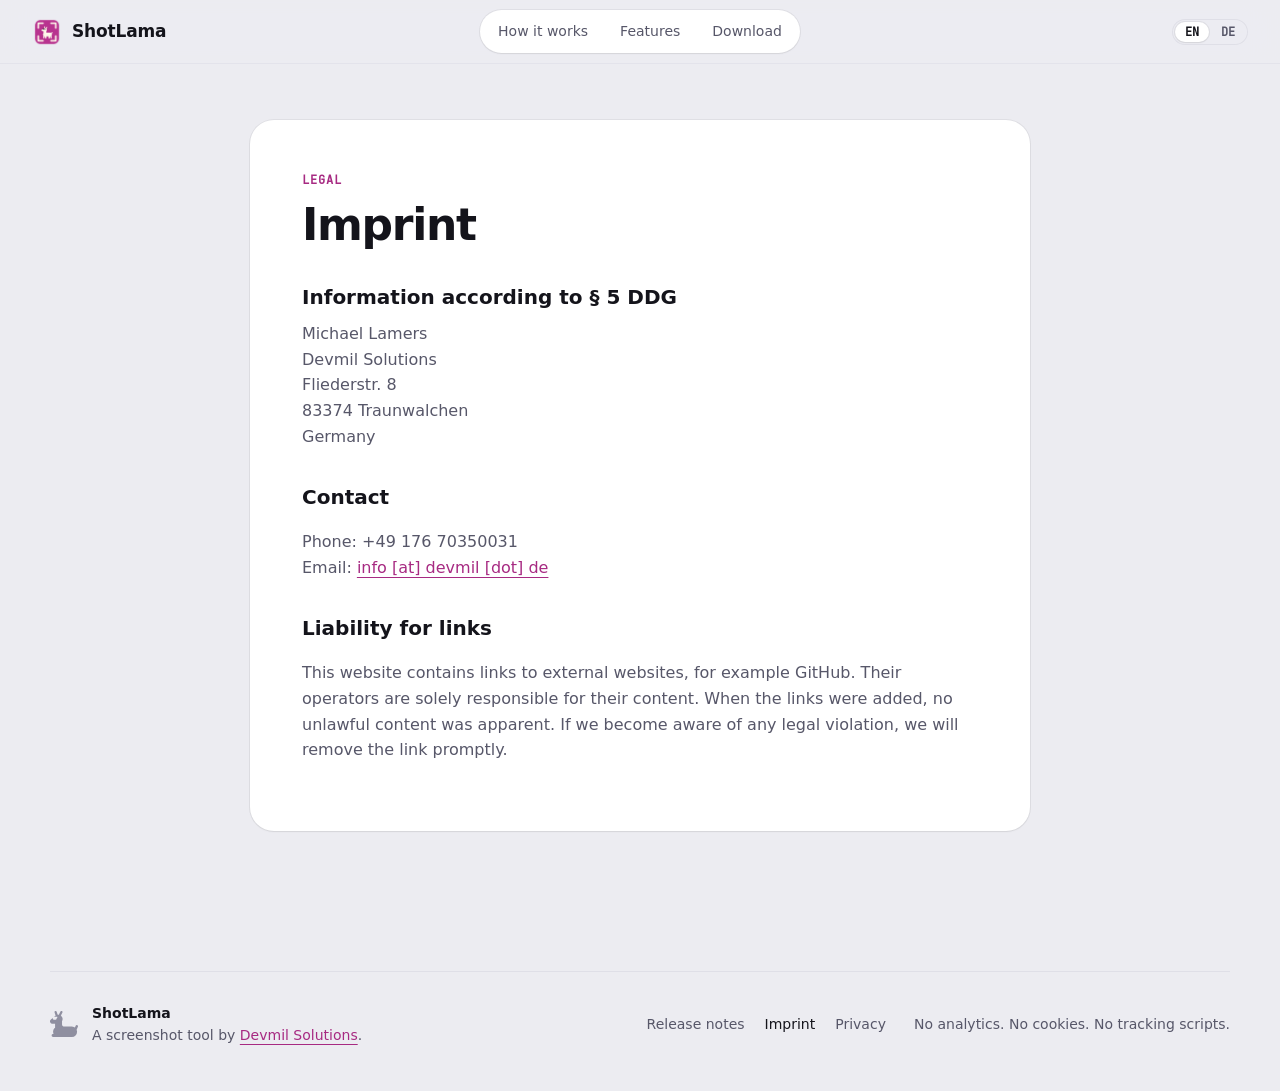
==== commit b0ba4f5b: "Sync website from Forgejo Mirrored from ce1f1aaa56c6e5f25e3c69144ffd390ccc506843." ====
--- a/webfront/imprint.html
+++ b/webfront/imprint.html
@@ -38,8 +38,6 @@
       <address>Michael Lamers<br>Devmil Solutions<br>Fliederstr. 8<br>83374 Traunwalchen<br>Germany</address>
       <h2>Contact</h2>
       <p>Phone: +49 176 70350031<br>Email: <span class="contact-email" data-user="info" data-domain="devmil" data-tld="de">info [at] devmil [dot] de</span></p>
-      <h2>Responsible for content</h2>
-      <p>Michael Lamers, address as above.</p>
       <h2>Liability for links</h2>
       <p>This website contains links to external websites, for example GitHub. Their operators are solely responsible for their content. When the links were added, no unlawful content was apparent. If we become aware of any legal violation, we will remove the link promptly.</p>
     </article>
